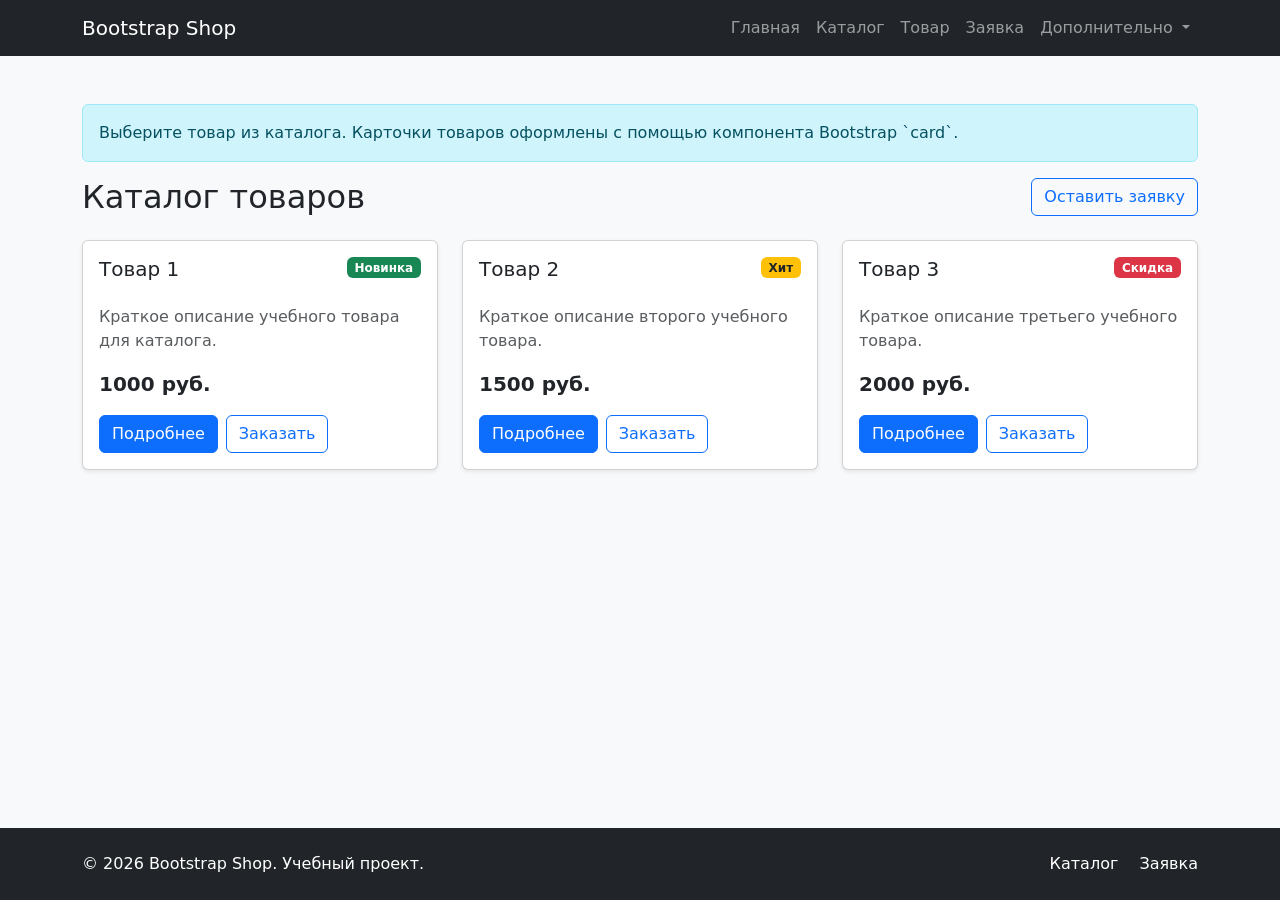
==== catalog.html @ c37a7421 "feat: add Bootstrap components pages" ====
<!DOCTYPE html>
<html lang="ru">
<head>
  <meta charset="UTF-8">
  <meta name="viewport" content="width=device-width, initial-scale=1.0">
  <title>Каталог — Bootstrap Shop</title>

  <link
    href="https://cdn.jsdelivr.net/npm/bootstrap@5.3.8/dist/css/bootstrap.min.css"
    rel="stylesheet"
  >
  <link rel="stylesheet" href="css/custom.css">
</head>
<body class="bg-light d-flex flex-column min-vh-100">
  <nav class="navbar navbar-expand-lg navbar-dark bg-dark">
  <div class="container">
    <a class="navbar-brand" href="index.html">Bootstrap Shop</a>

    <button
      class="navbar-toggler"
      type="button"
      data-bs-toggle="collapse"
      data-bs-target="#mainNavbar"
      aria-controls="mainNavbar"
      aria-expanded="false"
      aria-label="Переключить навигацию"
    >
      <span class="navbar-toggler-icon"></span>
    </button>

    <div class="collapse navbar-collapse" id="mainNavbar">
      <ul class="navbar-nav ms-auto">
        <li class="nav-item">
          <a class="nav-link" href="index.html">Главная</a>
        </li>

        <li class="nav-item">
          <a class="nav-link" href="catalog.html">Каталог</a>
        </li>

        <li class="nav-item">
          <a class="nav-link" href="product.html">Товар</a>
        </li>

        <li class="nav-item">
          <a class="nav-link" href="order.html">Заявка</a>
        </li>

        <li class="nav-item dropdown">
          <a
            class="nav-link dropdown-toggle"
            href="#"
            role="button"
            data-bs-toggle="dropdown"
            aria-expanded="false"
          >
            Дополнительно
          </a>
          <ul class="dropdown-menu">
            <li><a class="dropdown-item" href="catalog.html">Все товары</a></li>
            <li><a class="dropdown-item" href="order.html">Оформить заявку</a></li>
            <li><a class="dropdown-item" href="index.html#popular">Популярное</a></li>
          </ul>
        </li>
      </ul>
    </div>
  </div>
</nav>


  <main class="container my-5">
    <div class="alert alert-info" role="alert">
      Выберите товар из каталога. Карточки товаров оформлены с помощью компонента Bootstrap `card`.
    </div>

    <div class="d-flex justify-content-between align-items-center mb-4">
      <h1 class="h2 mb-0">Каталог товаров</h1>
      <a class="btn btn-outline-primary" href="order.html">
        Оставить заявку
      </a>
    </div>

    <div class="row g-4">
      <div class="col-12 col-md-6 col-lg-4">
  <div class="card h-100 shadow-sm">
    <div class="card-body d-flex flex-column">
      <div class="d-flex justify-content-between align-items-start mb-3">
        <h2 class="card-title h5">Товар 1</h2>
        <span class="badge bg-success">Новинка</span>
      </div>

      <p class="card-text text-muted">
        Краткое описание учебного товара для каталога.
      </p>

      <p class="fw-bold fs-5 mt-auto">1000 руб.</p>

      <div class="d-flex gap-2">
        <a class="btn btn-primary" href="product.html">Подробнее</a>
        <button
          class="btn btn-outline-primary"
          type="button"
          data-bs-toggle="modal"
          data-bs-target="#orderModal"
        >
          Заказать
        </button>
      </div>
    </div>
  </div>
</div>

<div class="col-12 col-md-6 col-lg-4">
  <div class="card h-100 shadow-sm">
    <div class="card-body d-flex flex-column">
      <div class="d-flex justify-content-between align-items-start mb-3">
        <h2 class="card-title h5">Товар 2</h2>
        <span class="badge bg-warning text-dark">Хит</span>
      </div>

      <p class="card-text text-muted">
        Краткое описание второго учебного товара.
      </p>

      <p class="fw-bold fs-5 mt-auto">1500 руб.</p>

      <div class="d-flex gap-2">
        <a class="btn btn-primary" href="product.html">Подробнее</a>
        <button
          class="btn btn-outline-primary"
          type="button"
          data-bs-toggle="modal"
          data-bs-target="#orderModal"
        >
          Заказать
        </button>
      </div>
    </div>
  </div>
</div>

<div class="col-12 col-md-6 col-lg-4">
  <div class="card h-100 shadow-sm">
    <div class="card-body d-flex flex-column">
      <div class="d-flex justify-content-between align-items-start mb-3">
        <h2 class="card-title h5">Товар 3</h2>
        <span class="badge bg-danger">Скидка</span>
      </div>

      <p class="card-text text-muted">
        Краткое описание третьего учебного товара.
      </p>

      <p class="fw-bold fs-5 mt-auto">2000 руб.</p>

      <div class="d-flex gap-2">
        <a class="btn btn-primary" href="product.html">Подробнее</a>
        <button
          class="btn btn-outline-primary"
          type="button"
          data-bs-toggle="modal"
          data-bs-target="#orderModal"
        >
          Заказать
        </button>
      </div>
    </div>
  </div>
</div>

    </div>
  </main>

  <div
  class="modal fade"
  id="orderModal"
  tabindex="-1"
  aria-labelledby="orderModalLabel"
  aria-hidden="true"
>
  <div class="modal-dialog">
    <div class="modal-content">
      <div class="modal-header">
        <h2 class="modal-title h5" id="orderModalLabel">
          Быстрая заявка
        </h2>
        <button
          type="button"
          class="btn-close"
          data-bs-dismiss="modal"
          aria-label="Закрыть"
        ></button>
      </div>

      <div class="modal-body">
        <p class="text-muted">
          Оставьте контактные данные, и менеджер свяжется с вами.
        </p>

        <form>
          <div class="mb-3">
            <label for="modal-name" class="form-label">Имя</label>
            <input id="modal-name" type="text" class="form-control" required>
          </div>

          <div class="mb-3">
            <label for="modal-phone" class="form-label">Телефон</label>
            <input id="modal-phone" type="tel" class="form-control" required>
          </div>

          <div class="form-check mb-3">
            <input id="modal-agree" class="form-check-input" type="checkbox" required>
            <label class="form-check-label" for="modal-agree">
              Согласен на обработку данных
            </label>
          </div>
        </form>
      </div>

      <div class="modal-footer">
        <button type="button" class="btn btn-secondary" data-bs-dismiss="modal">
          Закрыть
        </button>
        <button type="button" class="btn btn-primary">
          Отправить
        </button>
      </div>
    </div>
  </div>
</div>

<footer class="bg-dark text-white py-4 mt-auto">
  <div class="container">
    <div class="row align-items-center g-3">
      <div class="col-12 col-md-6">
        <p class="mb-0">
          &copy; 2026 Bootstrap Shop. Учебный проект.
        </p>
      </div>

      <div class="col-12 col-md-6 text-md-end">
        <a class="text-white text-decoration-none me-3" href="catalog.html">
          Каталог
        </a>
        <a class="text-white text-decoration-none" href="order.html">
          Заявка
        </a>
      </div>
    </div>
  </div>
</footer>

  <script
    src="https://cdn.jsdelivr.net/npm/bootstrap@5.3.8/dist/js/bootstrap.bundle.min.js">
  </script>
</body>
</html>
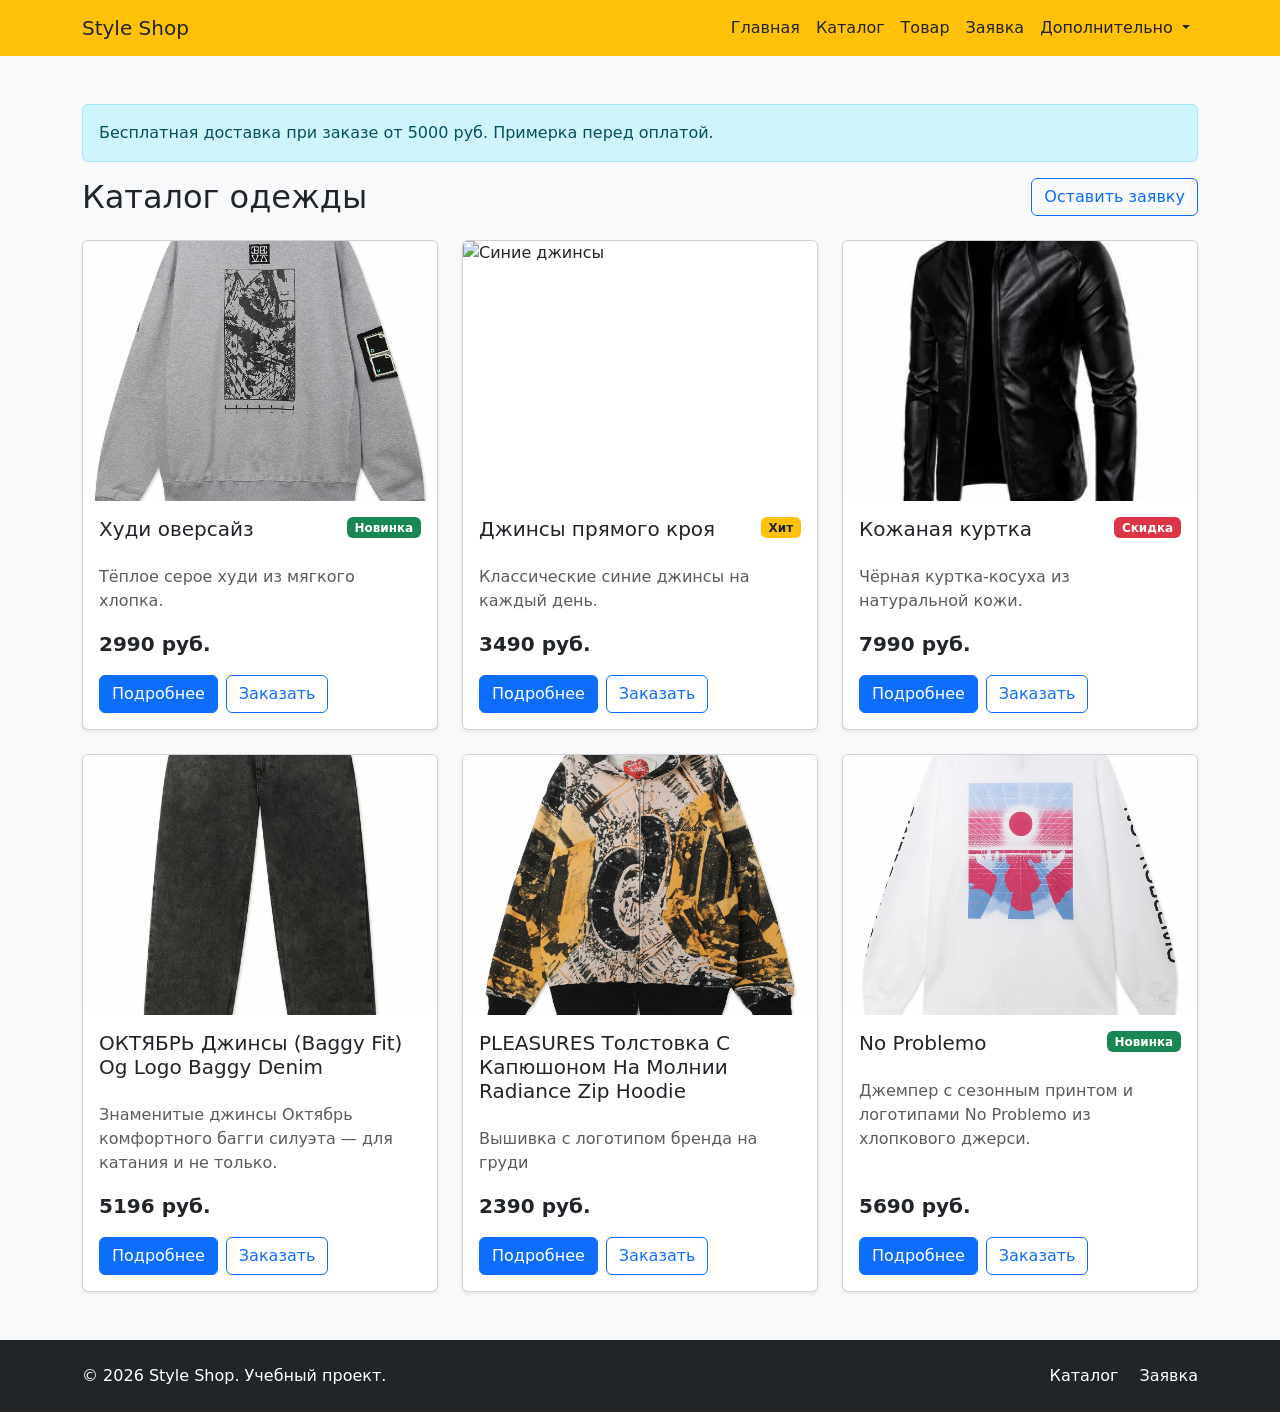
==== commit 884cd3f4: "feat: Красота" ====
--- a/catalog.html
+++ b/catalog.html
@@ -3,7 +3,7 @@
 <head>
   <meta charset="UTF-8">
   <meta name="viewport" content="width=device-width, initial-scale=1.0">
-  <title>Каталог — Bootstrap Shop</title>
+  <title>Каталог — Style Shop</title>
 
   <link
     href="https://cdn.jsdelivr.net/npm/bootstrap@5.3.8/dist/css/bootstrap.min.css"
@@ -12,9 +12,9 @@
   <link rel="stylesheet" href="css/custom.css">
 </head>
 <body class="bg-light d-flex flex-column min-vh-100">
-  <nav class="navbar navbar-expand-lg navbar-dark bg-dark">
+  <nav class="navbar navbar-expand-lg navbar-dark bg-warning">
   <div class="container">
-    <a class="navbar-brand" href="index.html">Bootstrap Shop</a>
+    <a class="navbar-brand text-dark" href="index.html">Style Shop</a>
 
     <button
       class="navbar-toggler"
@@ -31,24 +31,24 @@
     <div class="collapse navbar-collapse" id="mainNavbar">
       <ul class="navbar-nav ms-auto">
         <li class="nav-item">
-          <a class="nav-link" href="index.html">Главная</a>
+          <a class="nav-link text-dark" href="index.html">Главная</a>
         </li>
 
         <li class="nav-item">
-          <a class="nav-link" href="catalog.html">Каталог</a>
+          <a class="nav-link text-dark" href="catalog.html">Каталог</a>
         </li>
 
         <li class="nav-item">
-          <a class="nav-link" href="product.html">Товар</a>
+          <a class="nav-link text-dark" href="product.html">Товар</a>
         </li>
 
         <li class="nav-item">
-          <a class="nav-link" href="order.html">Заявка</a>
+          <a class="nav-link text-dark" href="order.html">Заявка</a>
         </li>
 
         <li class="nav-item dropdown">
           <a
-            class="nav-link dropdown-toggle"
+            class="nav-link dropdown-toggle text-dark"
             href="#"
             role="button"
             data-bs-toggle="dropdown"
@@ -57,9 +57,9 @@
             Дополнительно
           </a>
           <ul class="dropdown-menu">
-            <li><a class="dropdown-item" href="catalog.html">Все товары</a></li>
-            <li><a class="dropdown-item" href="order.html">Оформить заявку</a></li>
-            <li><a class="dropdown-item" href="index.html#popular">Популярное</a></li>
+            <li><a class="dropdown-item text-dark" href="catalog.html">Все товары</a></li>
+            <li><a class="dropdown-item text-dark" href="order.html">Оформить заявку</a></li>
+            <li><a class="dropdown-item text-dark" href="index.html#popular">Популярное</a></li>
           </ul>
         </li>
       </ul>
@@ -70,11 +70,11 @@
 
   <main class="container my-5">
     <div class="alert alert-info" role="alert">
-      Выберите товар из каталога. Карточки товаров оформлены с помощью компонента Bootstrap `card`.
+      Бесплатная доставка при заказе от 5000 руб. Примерка перед оплатой.
     </div>
 
     <div class="d-flex justify-content-between align-items-center mb-4">
-      <h1 class="h2 mb-0">Каталог товаров</h1>
+      <h1 class="h2 mb-0">Каталог одежды</h1>
       <a class="btn btn-outline-primary" href="order.html">
         Оставить заявку
       </a>
@@ -83,75 +83,166 @@
     <div class="row g-4">
       <div class="col-12 col-md-6 col-lg-4">
   <div class="card h-100 shadow-sm">
-    <div class="card-body d-flex flex-column">
-      <div class="d-flex justify-content-between align-items-start mb-3">
-        <h2 class="card-title h5">Товар 1</h2>
+    <img src="./images/Худи1.webp" class="card-img-top" alt="Серое худи">
+    <div class="card-body d-flex flex-column">
+      <div class="d-flex justify-content-between align-items-start mb-3">
+        <h2 class="card-title h5">Худи оверсайз</h2>
         <span class="badge bg-success">Новинка</span>
       </div>
 
       <p class="card-text text-muted">
-        Краткое описание учебного товара для каталога.
-      </p>
-
-      <p class="fw-bold fs-5 mt-auto">1000 руб.</p>
-
-      <div class="d-flex gap-2">
-        <a class="btn btn-primary" href="product.html">Подробнее</a>
-        <button
-          class="btn btn-outline-primary"
-          type="button"
-          data-bs-toggle="modal"
-          data-bs-target="#orderModal"
-        >
-          Заказать
-        </button>
-      </div>
-    </div>
-  </div>
-</div>
-
-<div class="col-12 col-md-6 col-lg-4">
-  <div class="card h-100 shadow-sm">
-    <div class="card-body d-flex flex-column">
-      <div class="d-flex justify-content-between align-items-start mb-3">
-        <h2 class="card-title h5">Товар 2</h2>
+        Тёплое серое худи из мягкого хлопка.
+      </p>
+
+      <p class="fw-bold fs-5 mt-auto">2990 руб.</p>
+
+      <div class="d-flex gap-2">
+        <a class="btn btn-primary" href="product.html">Подробнее</a>
+        <button
+          class="btn btn-outline-primary"
+          type="button"
+          data-bs-toggle="modal"
+          data-bs-target="#orderModal"
+        >
+          Заказать
+        </button>
+      </div>
+    </div>
+  </div>
+</div>
+
+<div class="col-12 col-md-6 col-lg-4">
+  <div class="card h-100 shadow-sm">
+    <img src="https://upload.wikimedia.org/wikipedia/commons/d/d2/Jeans_for_men.jpg" class="card-img-top" alt="Синие джинсы">
+    <div class="card-body d-flex flex-column">
+      <div class="d-flex justify-content-between align-items-start mb-3">
+        <h2 class="card-title h5">Джинсы прямого кроя</h2>
         <span class="badge bg-warning text-dark">Хит</span>
       </div>
 
       <p class="card-text text-muted">
-        Краткое описание второго учебного товара.
-      </p>
-
-      <p class="fw-bold fs-5 mt-auto">1500 руб.</p>
-
-      <div class="d-flex gap-2">
-        <a class="btn btn-primary" href="product.html">Подробнее</a>
-        <button
-          class="btn btn-outline-primary"
-          type="button"
-          data-bs-toggle="modal"
-          data-bs-target="#orderModal"
-        >
-          Заказать
-        </button>
-      </div>
-    </div>
-  </div>
-</div>
-
-<div class="col-12 col-md-6 col-lg-4">
-  <div class="card h-100 shadow-sm">
-    <div class="card-body d-flex flex-column">
-      <div class="d-flex justify-content-between align-items-start mb-3">
-        <h2 class="card-title h5">Товар 3</h2>
+        Классические синие джинсы на каждый день.
+      </p>
+
+      <p class="fw-bold fs-5 mt-auto">3490 руб.</p>
+
+      <div class="d-flex gap-2">
+        <a class="btn btn-primary" href="product.html">Подробнее</a>
+        <button
+          class="btn btn-outline-primary"
+          type="button"
+          data-bs-toggle="modal"
+          data-bs-target="#orderModal"
+        >
+          Заказать
+        </button>
+      </div>
+    </div>
+  </div>
+</div>
+
+<div class="col-12 col-md-6 col-lg-4">
+  <div class="card h-100 shadow-sm">
+    <img src="./images/Кожаная Куртка.webp" class="card-img-top" alt="Чёрная кожаная куртка">
+    <div class="card-body d-flex flex-column">
+      <div class="d-flex justify-content-between align-items-start mb-3">
+        <h2 class="card-title h5">Кожаная куртка</h2>
         <span class="badge bg-danger">Скидка</span>
       </div>
 
       <p class="card-text text-muted">
-        Краткое описание третьего учебного товара.
-      </p>
-
-      <p class="fw-bold fs-5 mt-auto">2000 руб.</p>
+        Чёрная куртка-косуха из натуральной кожи.
+      </p>
+
+      <p class="fw-bold fs-5 mt-auto">7990 руб.</p>
+
+      <div class="d-flex gap-2">
+        <a class="btn btn-primary" href="product.html">Подробнее</a>
+        <button
+          class="btn btn-outline-primary"
+          type="button"
+          data-bs-toggle="modal"
+          data-bs-target="#orderModal"
+        >
+          Заказать
+        </button>
+      </div>
+    </div>
+  </div>
+</div>
+
+<div class="col-12 col-md-6 col-lg-4">
+  <div class="card h-100 shadow-sm">
+    <img src="./images/джинсы багги.webp" class="card-img-top" alt="ОКТЯБРЬ Джинсы (Baggy Fit) Og Logo Baggy Denim">
+    <div class="card-body d-flex flex-column">
+      <div class="d-flex justify-content-between align-items-start mb-3">
+        <h2 class="card-title h5">ОКТЯБРЬ Джинсы (Baggy Fit) Og Logo Baggy Denim</h2>
+      </div>
+
+      <p class="card-text text-muted">
+        Знаменитые джинсы Октябрь комфортного багги силуэта — для катания и не только.
+      </p>
+
+      <p class="fw-bold fs-5 mt-auto">5196 руб.</p>
+
+      <div class="d-flex gap-2">
+        <a class="btn btn-primary" href="product.html">Подробнее</a>
+        <button
+          class="btn btn-outline-primary"
+          type="button"
+          data-bs-toggle="modal"
+          data-bs-target="#orderModal"
+        >
+          Заказать
+        </button>
+      </div>
+    </div>
+  </div>
+</div>
+
+<div class="col-12 col-md-6 col-lg-4">
+  <div class="card h-100 shadow-sm">
+    <img src="./images/грязное худи.webp" class="card-img-top" alt="PLEASURES Толстовка С Капюшоном На Молнии Radiance Zip Hoodie">
+    <div class="card-body d-flex flex-column">
+      <div class="d-flex justify-content-between align-items-start mb-3">
+        <h2 class="card-title h5">PLEASURES Толстовка С Капюшоном На Молнии Radiance Zip Hoodie</h2>
+      </div>
+
+      <p class="card-text text-muted">
+        Вышивка с логотипом бренда на груди
+      </p>
+
+      <p class="fw-bold fs-5 mt-auto">2390 руб.</p>
+
+      <div class="d-flex gap-2">
+        <a class="btn btn-primary" href="product.html">Подробнее</a>
+        <button
+          class="btn btn-outline-primary"
+          type="button"
+          data-bs-toggle="modal"
+          data-bs-target="#orderModal"
+        >
+          Заказать
+        </button>
+      </div>
+    </div>
+  </div>
+</div>
+
+<div class="col-12 col-md-6 col-lg-4">
+  <div class="card h-100 shadow-sm">
+    <img src="./images/белое худи.webp" class="card-img-top" alt="Белое худи">
+    <div class="card-body d-flex flex-column">
+      <div class="d-flex justify-content-between align-items-start mb-3">
+        <h2 class="card-title h5">No Problemo</h2>
+        <span class="badge bg-success">Новинка</span>
+      </div>
+
+      <p class="card-text text-muted">
+        Джемпер с сезонным принтом и логотипами No Problemo из хлопкового джерси.
+      </p>
+
+      <p class="fw-bold fs-5 mt-auto">5690 руб.</p>
 
       <div class="d-flex gap-2">
         <a class="btn btn-primary" href="product.html">Подробнее</a>
@@ -234,7 +325,7 @@
     <div class="row align-items-center g-3">
       <div class="col-12 col-md-6">
         <p class="mb-0">
-          &copy; 2026 Bootstrap Shop. Учебный проект.
+          &copy; 2026 Style Shop. Учебный проект.
         </p>
       </div>
 
--- a/css/custom.css
+++ b/css/custom.css
@@ -0,0 +1,30 @@
+body {
+  min-height: 100vh;
+}
+
+.placeholder-box {
+  min-height: 240px;
+}
+
+.placeholder-image {
+  min-height: 320px;
+}
+
+/* Картинки в карточках товаров: одинаковая высота, лишнее обрезается */
+.card-img-top {
+  height: 260px;
+  object-fit: cover;
+}
+
+/* Карусель: все слайды одного размера (пропорция 4:3) */
+#myCarousel .carousel-item img {
+  aspect-ratio: 4 / 3;  /* высота считается от ширины колонки */
+  object-fit: cover;    /* заполняет блок и обрезает лишнее, без искажений */
+}
+
+/* Фото на странице товара: не выше 450px */
+.product-photo {
+  width: 100%;
+  height: 450px;
+  object-fit: cover;
+}
